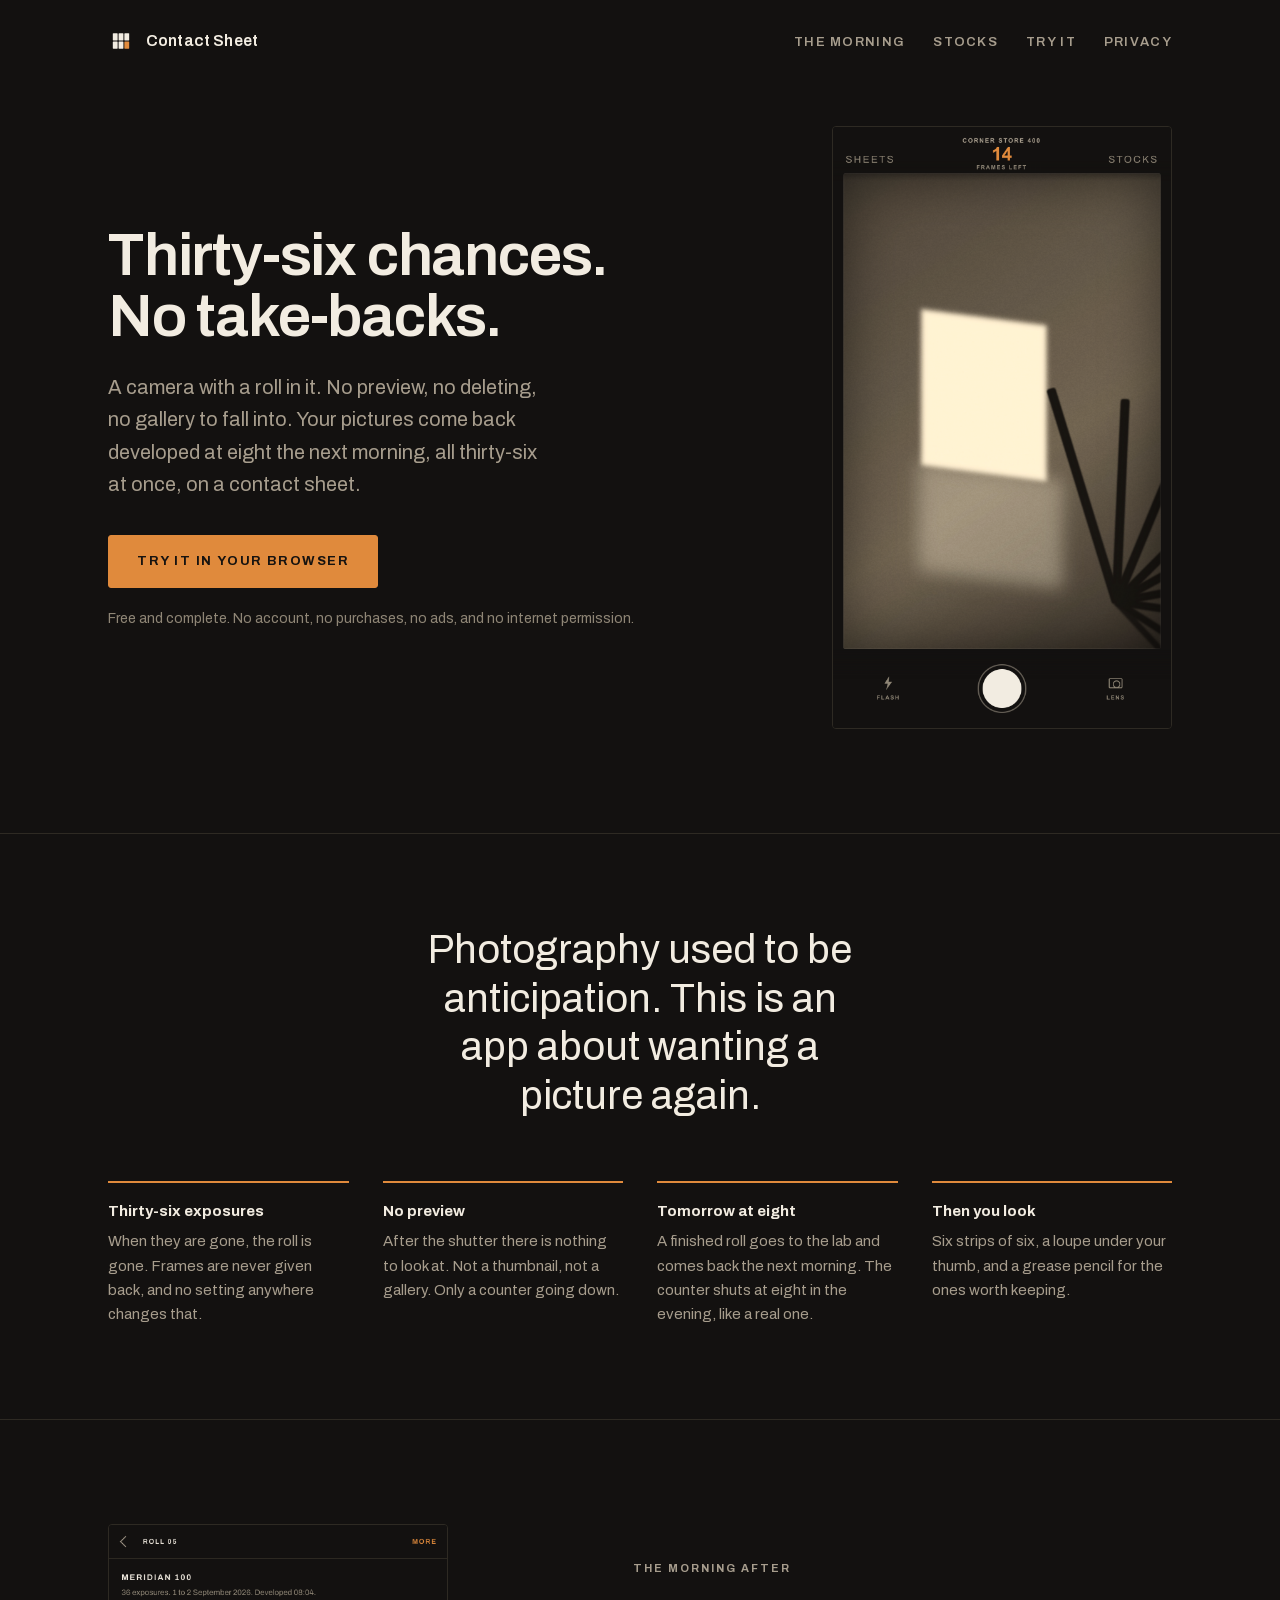
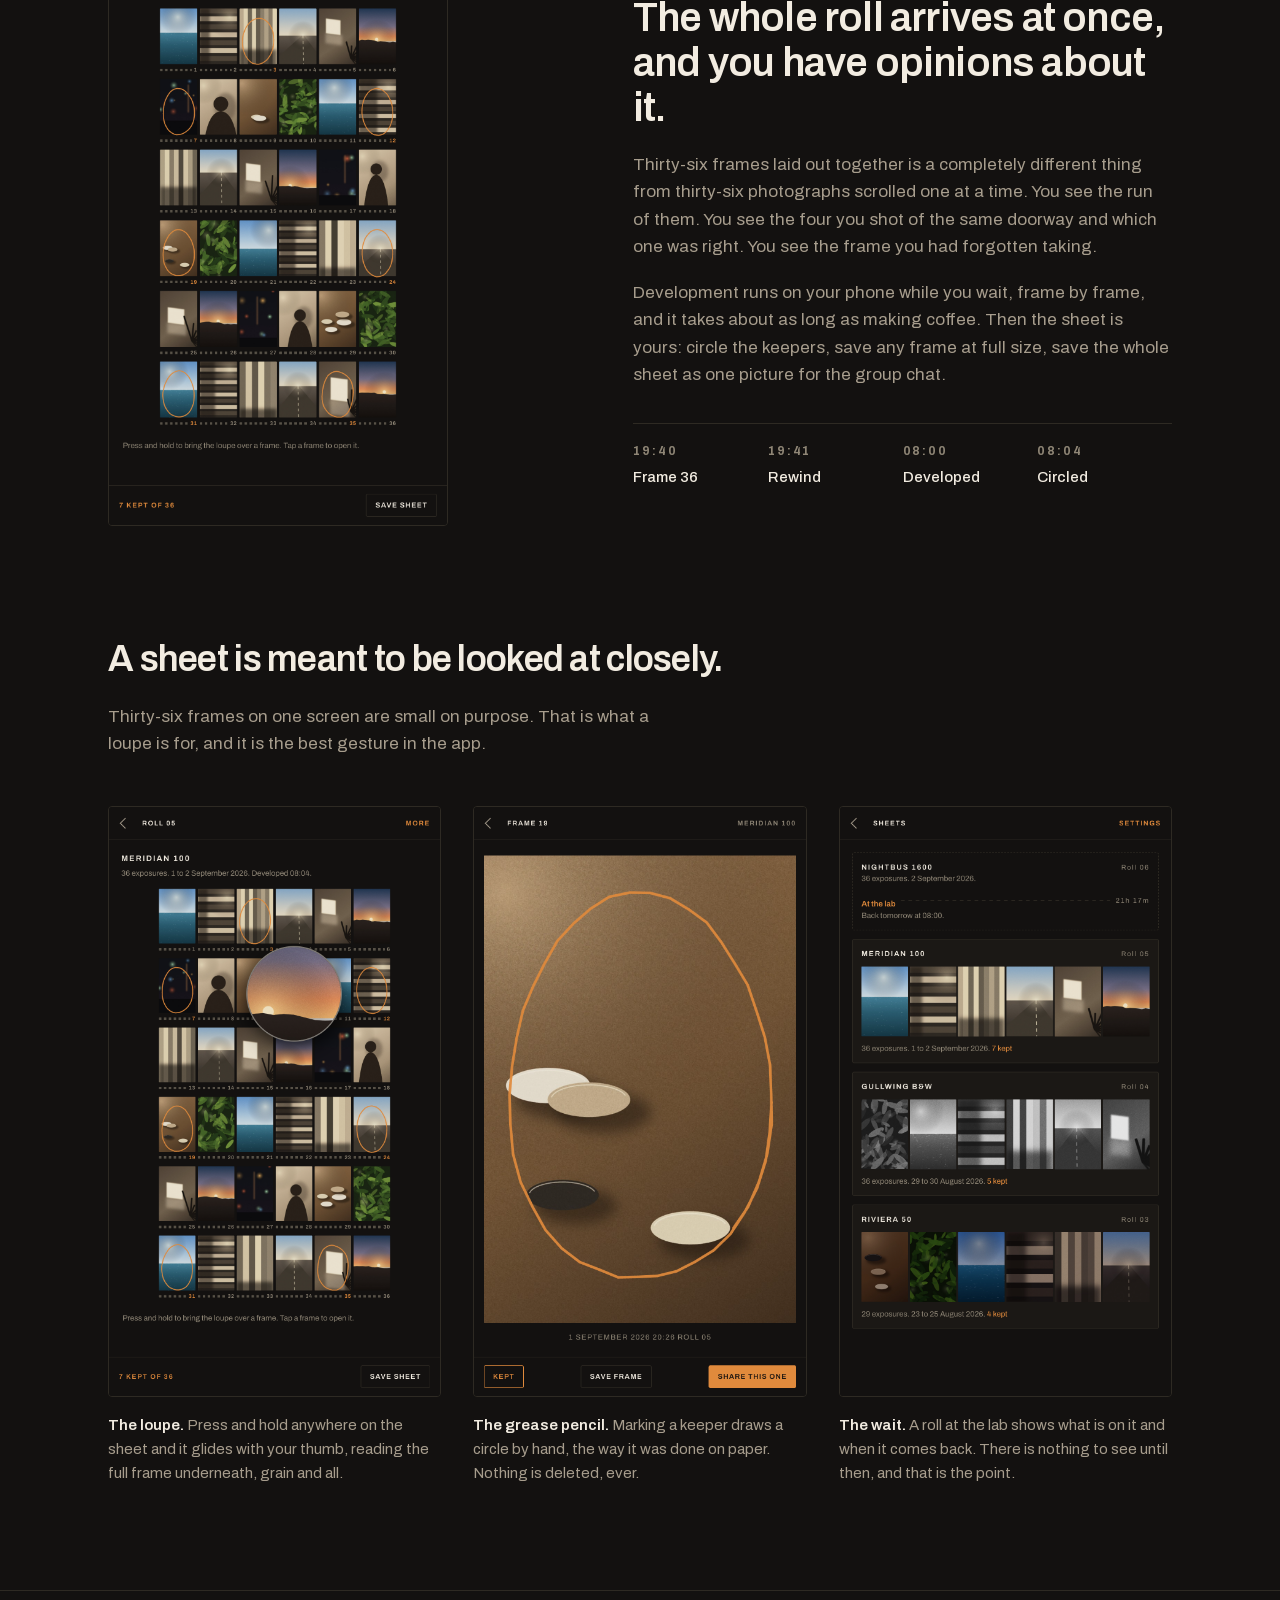
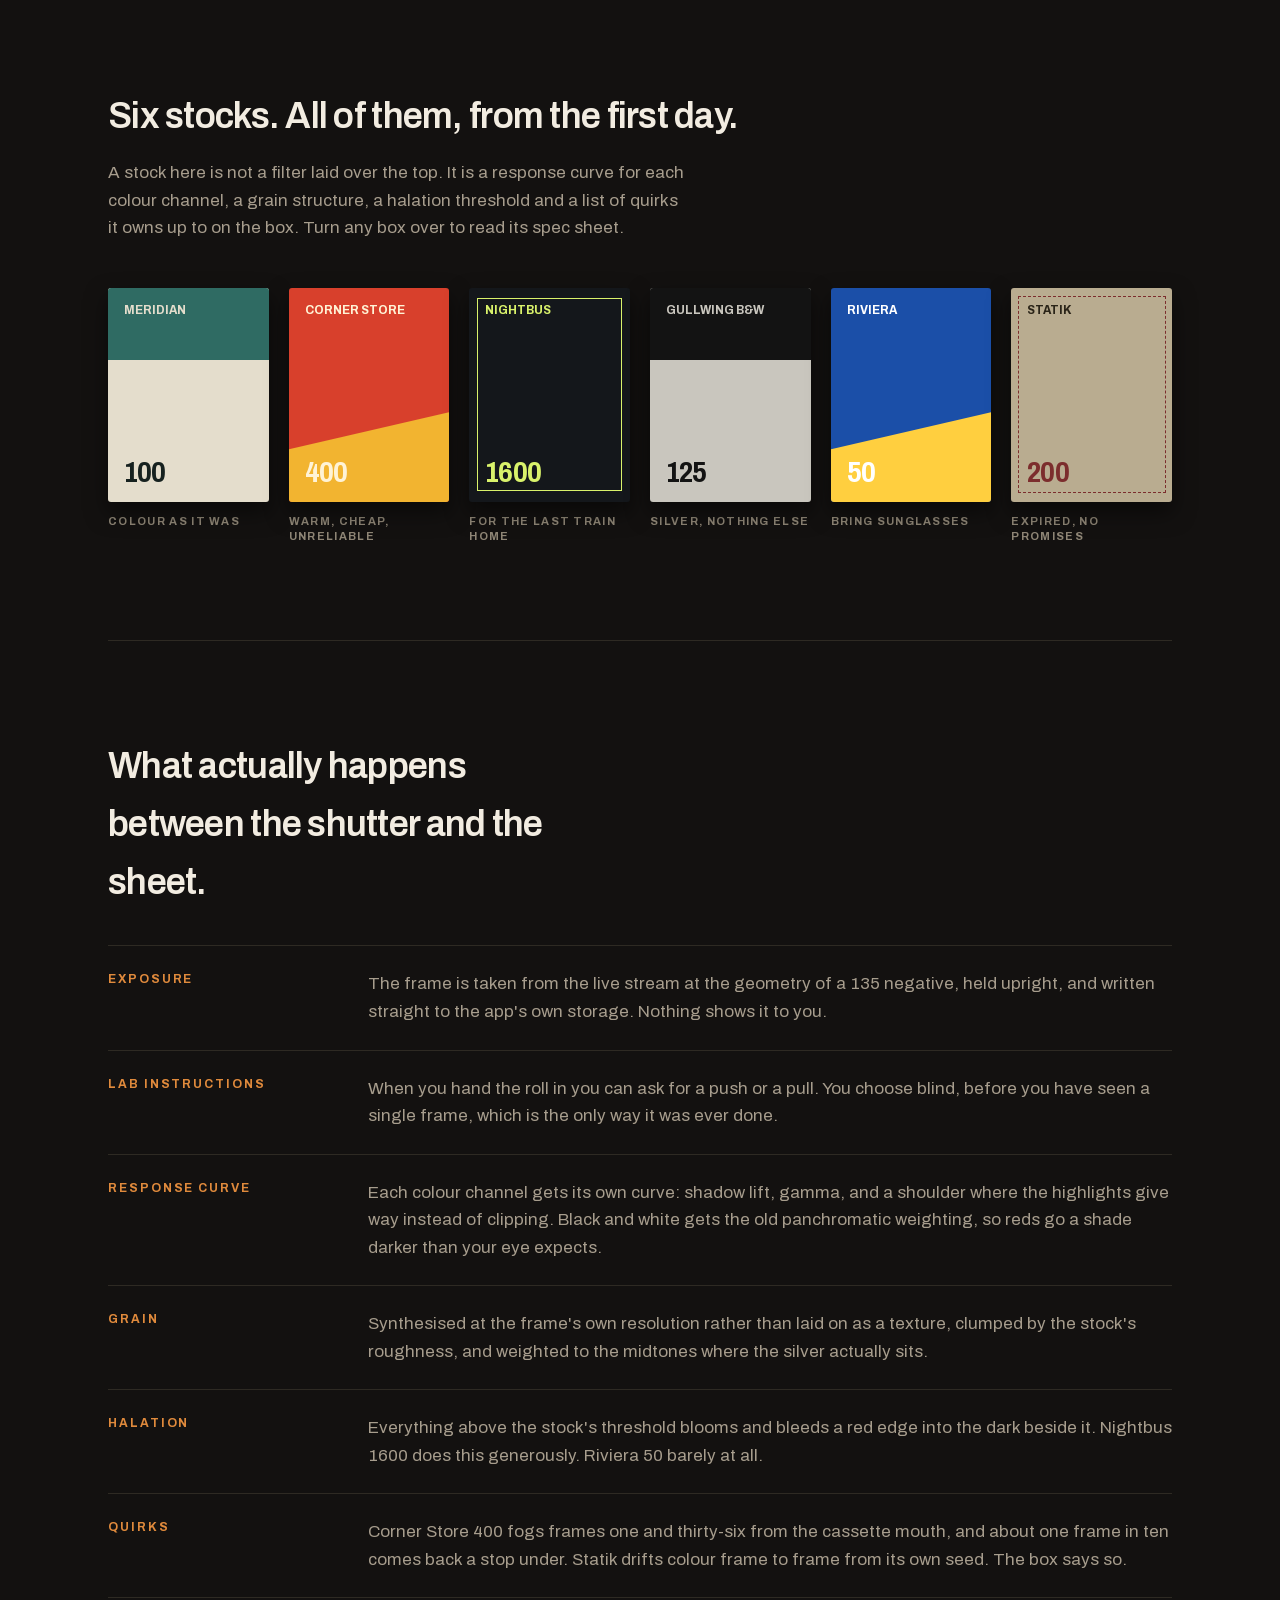
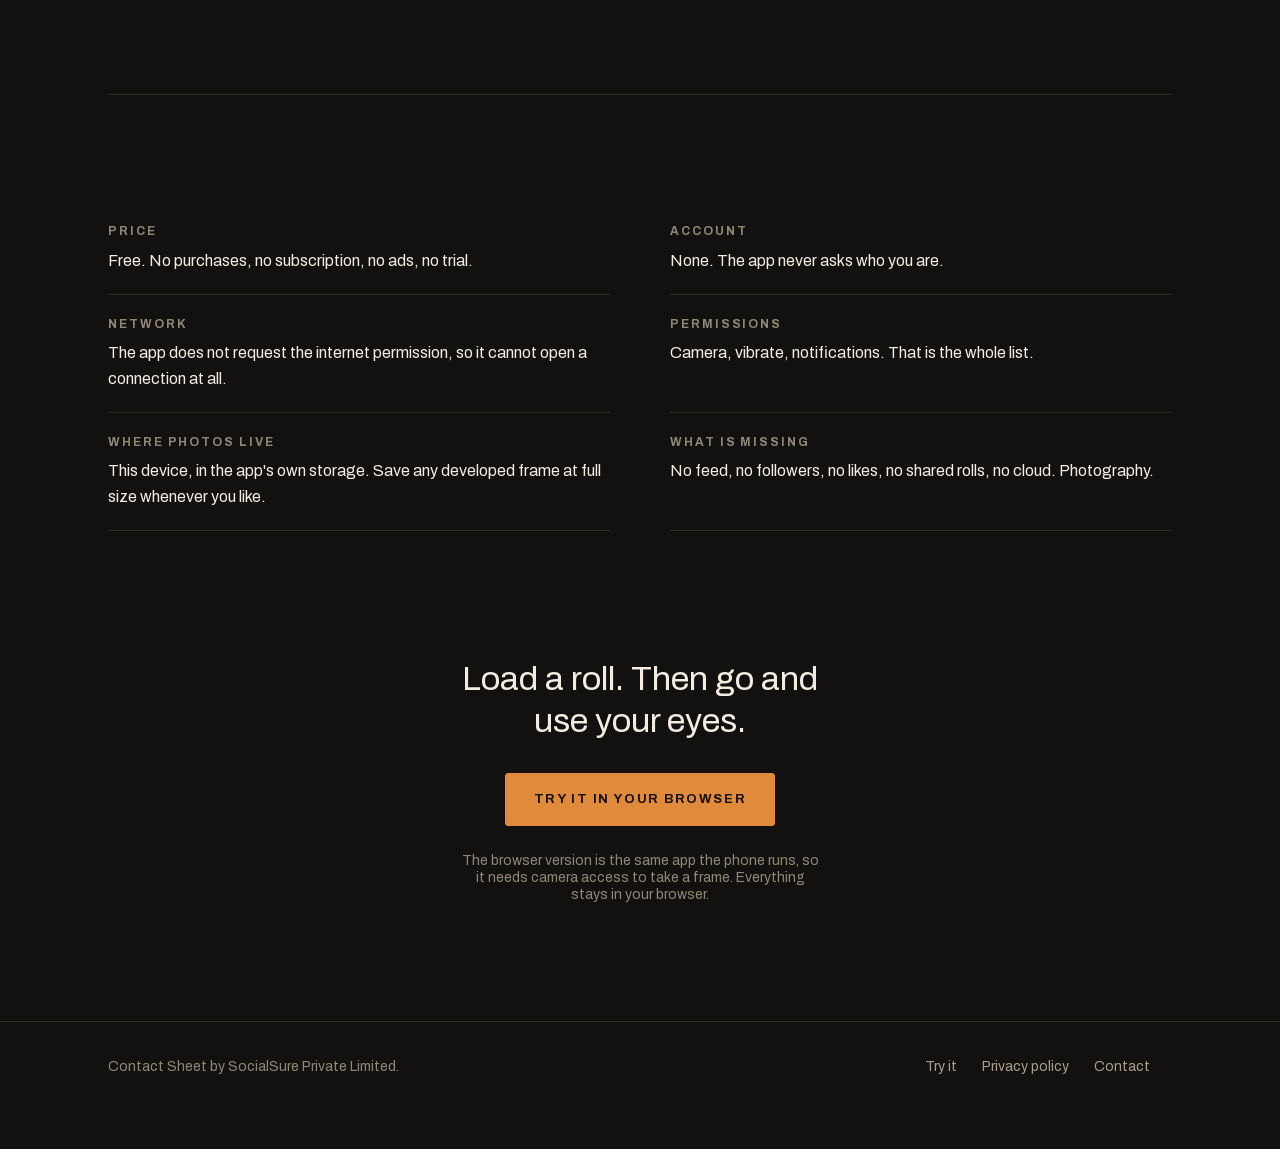
==== docs/index.html @ 75a736bc "A 36-exposure film camera with no preview and no retakes. Your roll develops tomorrow at 8am, and th" ====
<!doctype html>
<html lang="en">
<head>
<meta charset="utf-8">
<meta name="viewport" content="width=device-width, initial-scale=1">
<title>Contact Sheet. Thirty-six chances, no take-backs.</title>
<meta name="description" content="A camera app with 36 exposures, no preview, no deleting, and a roll that develops at eight the next morning. Six film stocks with real response curves, grain and halation, all computed on your phone. Free, offline, no account.">
<meta property="og:title" content="Contact Sheet. Thirty-six chances, no take-backs.">
<meta property="og:description" content="Thirty-six frames, no preview, and a contact sheet waiting for you in the morning.">
<meta property="og:type" content="website">
<meta property="og:image" content="shots/01-camera.png">
<link rel="icon" href="shots/icon.png">
<link rel="stylesheet" href="fonts/fonts.css">
<style>
  :root {
    --bg: #131110; --bg2: #1B1815; --fg: #F2ECE1; --fg2: #A79D8D; --fg3: #8F8676;
    --hair: #2E2A23; --accent: #E08A3C; --wash: rgba(224,138,60,.10);
    --sans: Archivo, "Helvetica Neue", Helvetica, Arial, sans-serif;
  }
  * { box-sizing: border-box; }
  html { scroll-behavior: smooth; }
  body { margin: 0; background: var(--bg); color: var(--fg); font-family: var(--sans);
         font-size: 17px; line-height: 1.62; -webkit-font-smoothing: antialiased;
         font-variant-numeric: tabular-nums; }
  .wrap { max-width: 1120px; margin: 0 auto; padding: 0 28px; }
  a { color: var(--accent); }
  img { display: block; max-width: 100%; }
  .shot { width: 100%; height: auto; border: 1px solid var(--hair); border-radius: 4px; }
  h1, h2, h3 { font-weight: 600; letter-spacing: -.02em; }
  .eyebrow { font-size: 11px; letter-spacing: .18em; text-transform: uppercase; font-weight: 700;
             color: var(--accent); margin: 0 0 16px; }
  .cta { display: inline-block; background: var(--accent); color: #171310; text-decoration: none;
         padding: 15px 28px; border-radius: 3px; font-size: 13px; font-weight: 700;
         letter-spacing: .12em; text-transform: uppercase; border: 1px solid var(--accent); }
  .cta:active { transform: translateY(1px); }
  .cta.line { background: transparent; color: var(--fg); border-color: var(--hair); }

  nav { display: flex; align-items: center; justify-content: space-between; height: 82px; }
  .mark { display: flex; align-items: center; gap: 12px; font-size: 16px; font-weight: 600;
          letter-spacing: .01em; }
  .mark svg { width: 26px; height: 26px; display: block; }
  nav .links a { color: var(--fg2); text-decoration: none; font-size: 13px; letter-spacing: .1em;
                 text-transform: uppercase; margin-left: 24px; font-weight: 600; }
  nav .links a:hover { color: var(--fg); }

  /* 1 hero: asymmetric split */
  .hero { display: grid; grid-template-columns: 1.16fr .84fr; gap: 64px; align-items: center;
          padding: 44px 0 104px; }
  .hero h1 { font-size: clamp(40px, 5.2vw, 60px); line-height: 1.02; margin: 0 0 24px; }
  .hero .sub { font-size: 20px; color: var(--fg2); margin: 0 0 34px; max-width: 36ch; }
  .hero .row { display: flex; gap: 14px; align-items: center; flex-wrap: wrap; }
  .hero .note { font-size: 14px; color: var(--fg3); margin: 20px 0 0; }
  .hero .shot { max-width: 340px; margin-left: auto; }

  /* 2 covenant: hairline band, four numbered rules across */
  .covenant { border-top: 1px solid var(--hair); border-bottom: 1px solid var(--hair); padding: 92px 0; }
  .covenant p.big { font-size: clamp(26px, 3.6vw, 40px); line-height: 1.22; margin: 0 auto 60px;
                    max-width: 20ch; text-align: center; }
  .rules { display: grid; grid-template-columns: repeat(4, 1fr); gap: 34px; }
  .rules div { border-top: 2px solid var(--accent); padding-top: 16px; }
  .rules b { display: block; font-size: 15px; margin-bottom: 6px; }
  .rules p { margin: 0; font-size: 15px; color: var(--fg2); }

  /* 3 morning: reversed split, screenshot leading */
  .morning { display: grid; grid-template-columns: .92fr 1.08fr; gap: 66px; align-items: center;
             padding: 104px 0; }
  .morning .shot { max-width: 340px; }
  .morning h2 { font-size: clamp(28px, 3.6vw, 40px); line-height: 1.12; margin: 0 0 20px; }
  .morning p { color: var(--fg2); margin: 0 0 18px; }
  .morning .clock { display: flex; gap: 0; margin-top: 34px; border-top: 1px solid var(--hair); }
  .morning .clock div { flex: 1; padding: 18px 16px 0 0; }
  .morning .clock span { display: block; font-size: 12px; letter-spacing: .16em; text-transform: uppercase;
                         color: var(--fg3); font-weight: 700; }
  .morning .clock b { display: block; font-size: 15px; font-weight: 500; margin-top: 4px; }

  /* 4 gallery: three up */
  .gallery { padding: 0 0 104px; }
  .gallery h2 { font-size: clamp(26px, 3.2vw, 36px); margin: 0 0 14px; }
  .gallery .lead { color: var(--fg2); max-width: 56ch; margin: 0 0 48px; }
  .strip { display: grid; grid-template-columns: repeat(3, 1fr); gap: 32px; align-items: start; }
  figure { margin: 0; }
  figcaption { color: var(--fg2); font-size: 15px; margin-top: 16px; }
  figcaption b { color: var(--fg); font-weight: 600; }

  /* 5 the shelf: boxes drawn the way the app draws them */
  .shelf-sec { border-top: 1px solid var(--hair); padding: 96px 0; }
  .shelf-sec h2 { font-size: clamp(26px, 3.2vw, 36px); margin: 0 0 14px; }
  .shelf-sec .lead { color: var(--fg2); max-width: 58ch; margin: 0 0 46px; }
  .boxes { display: grid; grid-template-columns: repeat(6, 1fr); gap: 20px; }
  .box { position: relative; aspect-ratio: 3 / 4; border-radius: 3px; overflow: hidden;
         background: var(--paper); color: var(--ink); padding: 10%;
         display: flex; flex-direction: column; justify-content: space-between;
         box-shadow: 0 10px 22px rgba(0,0,0,.5); font-stretch: 88%; }
  .box .n { font-size: 13px; font-weight: 700; line-height: 1.02; text-transform: uppercase; position: relative; z-index: 2; }
  .box .i { font-size: 30px; font-weight: 700; line-height: .85; letter-spacing: -.03em; position: relative; z-index: 2; font-stretch: 78%; }
  .box .band { position: absolute; z-index: 1; }
  .box.band .band { left: 0; right: 0; top: 0; height: 34%; background: var(--accentbox); }
  .box.band .n { color: var(--paper); }
  .box.split .band { left: -30%; right: -30%; bottom: -46%; height: 78%; background: var(--accentbox); transform: rotate(-13deg); }
  .box.plate .band { left: 5%; right: 5%; top: 5%; bottom: 5%; border: 1px solid var(--accentbox); }
  .box.plate .n, .box.plate .i { color: var(--accentbox); }
  .box.kraft .band { left: 4%; right: 4%; top: 4%; bottom: 4%; border: 1.5px dashed var(--accentbox); }
  .box.kraft .i { color: var(--accentbox); }
  .boxes figcaption { font-size: 11px; letter-spacing: .12em; text-transform: uppercase; margin-top: 12px;
                      color: var(--fg3); font-weight: 700; line-height: 1.35; }

  /* 6 pipeline: key and value rows, no cards */
  .pipeline { padding: 96px 0; border-top: 1px solid var(--hair); }
  .pipeline h2 { font-size: clamp(26px, 3.2vw, 36px); margin: 0 0 34px; max-width: 22ch; }
  .pipeline .row { display: grid; grid-template-columns: 14rem 1fr; gap: 36px; padding: 24px 0;
                   border-bottom: 1px solid var(--hair); align-items: start; }
  .pipeline .row:first-of-type { border-top: 1px solid var(--hair); }
  .pipeline .k { font-size: 12px; letter-spacing: .16em; text-transform: uppercase; color: var(--accent);
                 font-weight: 700; }
  .pipeline .v { margin: 0; color: var(--fg2); }

  /* 7 facts */
  .facts { padding: 90px 0; border-top: 1px solid var(--hair); }
  .factgrid { display: grid; grid-template-columns: repeat(2, 1fr); column-gap: 60px; }
  .factgrid div { padding: 20px 0; border-bottom: 1px solid var(--hair); }
  .factgrid dt { font-size: 12px; letter-spacing: .16em; text-transform: uppercase; color: var(--fg3);
                 font-weight: 700; margin-bottom: 6px; }
  .factgrid dd { margin: 0; font-size: 16px; }

  /* 8 close */
  .close { text-align: center; padding: 20px 0 118px; }
  .close p { font-size: clamp(24px, 3vw, 34px); max-width: 18ch; margin: 0 auto 32px; line-height: 1.22; }
  .close .small { font-size: 14px; color: var(--fg3); max-width: 46ch; margin: 26px auto 0; }

  footer { border-top: 1px solid var(--hair); padding: 34px 0 70px; color: var(--fg3); font-size: 14px; }
  footer .r { display: flex; justify-content: space-between; gap: 20px; flex-wrap: wrap; }
  footer a { color: var(--fg2); text-decoration: none; margin-right: 22px; }
  footer a:hover { color: var(--fg); }

  .reveal { opacity: 0; transform: translateY(12px); transition: opacity .55s ease, transform .55s ease; }
  .reveal.in { opacity: 1; transform: none; }
  @media (prefers-reduced-motion: reduce) {
    html { scroll-behavior: auto; }
    .reveal { opacity: 1; transform: none; transition: none; }
  }
  @media (max-width: 940px) {
    .hero, .morning { grid-template-columns: 1fr; gap: 44px; }
    .hero .shot, .morning .shot { max-width: 300px; margin: 0 auto; }
    .rules, .strip { grid-template-columns: 1fr; gap: 30px; }
    .strip { max-width: 330px; margin: 0 auto; gap: 44px; }
    .boxes { grid-template-columns: repeat(3, 1fr); gap: 16px; }
    .pipeline .row, .factgrid { grid-template-columns: 1fr; gap: 8px; }
    .covenant, .morning, .pipeline, .facts, .shelf-sec { padding: 72px 0; }
    nav .links a { margin-left: 16px; font-size: 12px; }
  }
</style>
</head>
<body>

<div class="wrap">
  <nav>
    <span class="mark">
      <svg viewBox="0 0 108 108" aria-hidden="true">
        <rect x="20" y="22" width="20" height="30" rx="2" fill="currentColor"/>
        <rect x="44" y="22" width="20" height="30" rx="2" fill="currentColor"/>
        <rect x="68" y="22" width="20" height="30" rx="2" fill="currentColor"/>
        <rect x="20" y="56" width="20" height="30" rx="2" fill="currentColor"/>
        <rect x="44" y="56" width="20" height="30" rx="2" fill="currentColor"/>
        <rect x="68" y="56" width="20" height="30" rx="2" fill="#E08A3C"/>
      </svg>
      Contact Sheet
    </span>
    <span class="links">
      <a href="#morning">The morning</a>
      <a href="#stocks">Stocks</a>
      <a href="play/">Try it</a>
      <a href="privacy-policy.html">Privacy</a>
    </span>
  </nav>

  <header class="hero">
    <div>
      <h1>Thirty-six chances.<br>No take-backs.</h1>
      <p class="sub">A camera with a roll in it. No preview, no deleting, no gallery to fall into. Your
        pictures come back developed at eight the next morning, all thirty-six at once, on a contact sheet.</p>
      <div class="row">
        <a class="cta" href="play/">Try it in your browser</a>
      </div>
      <p class="note">Free and complete. No account, no purchases, no ads, and no internet permission.</p>
    </div>
    <img class="shot" src="shots/01-camera.png" alt="The camera screen: a viewfinder with the film stock and fourteen frames left printed above it.">
  </header>
</div>

<section class="covenant">
  <div class="wrap">
    <p class="big">Photography used to be anticipation. This is an app about wanting a picture again.</p>
    <div class="rules">
      <div><b>Thirty-six exposures</b><p>When they are gone, the roll is gone. Frames are never given back, and no setting anywhere changes that.</p></div>
      <div><b>No preview</b><p>After the shutter there is nothing to look at. Not a thumbnail, not a gallery. Only a counter going down.</p></div>
      <div><b>Tomorrow at eight</b><p>A finished roll goes to the lab and comes back the next morning. The counter shuts at eight in the evening, like a real one.</p></div>
      <div><b>Then you look</b><p>Six strips of six, a loupe under your thumb, and a grease pencil for the ones worth keeping.</p></div>
    </div>
  </div>
</section>

<div class="wrap">
  <section class="morning" id="morning">
    <img class="shot" src="shots/02-sheet.png" alt="A developed contact sheet: thirty-six frames in six strips with frame numbers, several circled in orange.">
    <div>
      <p class="eyebrow">The morning after</p>
      <h2>The whole roll arrives at once, and you have opinions about it.</h2>
      <p>Thirty-six frames laid out together is a completely different thing from thirty-six photographs
        scrolled one at a time. You see the run of them. You see the four you shot of the same doorway and
        which one was right. You see the frame you had forgotten taking.</p>
      <p>Development runs on your phone while you wait, frame by frame, and it takes about as long as
        making coffee. Then the sheet is yours: circle the keepers, save any frame at full size, save the
        whole sheet as one picture for the group chat.</p>
      <div class="clock">
        <div><span>19:40</span><b>Frame 36</b></div>
        <div><span>19:41</span><b>Rewind</b></div>
        <div><span>08:00</span><b>Developed</b></div>
        <div><span>08:04</span><b>Circled</b></div>
      </div>
    </div>
  </section>

  <section class="gallery">
    <h2>A sheet is meant to be looked at closely.</h2>
    <p class="lead">Thirty-six frames on one screen are small on purpose. That is what a loupe is for, and
      it is the best gesture in the app.</p>
    <div class="strip">
      <figure>
        <img class="shot" src="shots/03-loupe.png" alt="A round magnifier hovering over one frame of the contact sheet, showing its grain.">
        <figcaption><b>The loupe.</b> Press and hold anywhere on the sheet and it glides with your thumb, reading the full frame underneath, grain and all.</figcaption>
      </figure>
      <figure>
        <img class="shot" src="shots/04-frame.png" alt="One frame open full screen with a hand drawn orange circle marking it as a keeper.">
        <figcaption><b>The grease pencil.</b> Marking a keeper draws a circle by hand, the way it was done on paper. Nothing is deleted, ever.</figcaption>
      </figure>
      <figure>
        <img class="shot" src="shots/06-lab.png" alt="The archive of sheets, with one roll still at the lab and a countdown to the morning.">
        <figcaption><b>The wait.</b> A roll at the lab shows what is on it and when it comes back. There is nothing to see until then, and that is the point.</figcaption>
      </figure>
    </div>
  </section>
</div>

<section class="shelf-sec" id="stocks">
  <div class="wrap">
    <h2>Six stocks. All of them, from the first day.</h2>
    <p class="lead">A stock here is not a filter laid over the top. It is a response curve for each colour
      channel, a grain structure, a halation threshold and a list of quirks it owns up to on the box. Turn
      any box over to read its spec sheet.</p>
    <div class="boxes">
      <figure>
        <div class="box band" style="--paper:#E4DDCC;--ink:#16211F;--accentbox:#2F6B63">
          <div class="band"></div><div class="n">Meridian</div><div class="i">100</div></div>
        <figcaption>Colour as it was</figcaption>
      </figure>
      <figure>
        <div class="box split" style="--paper:#D8402C;--ink:#FFF3D6;--accentbox:#F2B430">
          <div class="band"></div><div class="n">Corner Store</div><div class="i">400</div></div>
        <figcaption>Warm, cheap, unreliable</figcaption>
      </figure>
      <figure>
        <div class="box plate" style="--paper:#14171B;--ink:#D9F26B;--accentbox:#D9F26B">
          <div class="band"></div><div class="n">Nightbus</div><div class="i">1600</div></div>
        <figcaption>For the last train home</figcaption>
      </figure>
      <figure>
        <div class="box band" style="--paper:#C9C6BE;--ink:#131313;--accentbox:#131313">
          <div class="band"></div><div class="n">Gullwing B&amp;W</div><div class="i">125</div></div>
        <figcaption>Silver, nothing else</figcaption>
      </figure>
      <figure>
        <div class="box split" style="--paper:#1B4FA8;--ink:#FFFFFF;--accentbox:#FFCF3F">
          <div class="band"></div><div class="n">Riviera</div><div class="i">50</div></div>
        <figcaption>Bring sunglasses</figcaption>
      </figure>
      <figure>
        <div class="box kraft" style="--paper:#B9AC90;--ink:#2A2418;--accentbox:#7C2D2D">
          <div class="band"></div><div class="n">Statik</div><div class="i">200</div></div>
        <figcaption>Expired, no promises</figcaption>
      </figure>
    </div>
  </div>
</section>

<div class="wrap">
  <section class="pipeline">
    <h2>What actually happens between the shutter and the sheet.</h2>
    <div class="row"><span class="k">Exposure</span><p class="v">The frame is taken from the live stream at the geometry of a 135 negative, held upright, and written straight to the app's own storage. Nothing shows it to you.</p></div>
    <div class="row"><span class="k">Lab instructions</span><p class="v">When you hand the roll in you can ask for a push or a pull. You choose blind, before you have seen a single frame, which is the only way it was ever done.</p></div>
    <div class="row"><span class="k">Response curve</span><p class="v">Each colour channel gets its own curve: shadow lift, gamma, and a shoulder where the highlights give way instead of clipping. Black and white gets the old panchromatic weighting, so reds go a shade darker than your eye expects.</p></div>
    <div class="row"><span class="k">Grain</span><p class="v">Synthesised at the frame's own resolution rather than laid on as a texture, clumped by the stock's roughness, and weighted to the midtones where the silver actually sits.</p></div>
    <div class="row"><span class="k">Halation</span><p class="v">Everything above the stock's threshold blooms and bleeds a red edge into the dark beside it. Nightbus 1600 does this generously. Riviera 50 barely at all.</p></div>
    <div class="row"><span class="k">Quirks</span><p class="v">Corner Store 400 fogs frames one and thirty-six from the cassette mouth, and about one frame in ten comes back a stop under. Statik drifts colour frame to frame from its own seed. The box says so.</p></div>
  </section>

  <section class="facts">
    <dl class="factgrid">
      <div><dt>Price</dt><dd>Free. No purchases, no subscription, no ads, no trial.</dd></div>
      <div><dt>Account</dt><dd>None. The app never asks who you are.</dd></div>
      <div><dt>Network</dt><dd>The app does not request the internet permission, so it cannot open a connection at all.</dd></div>
      <div><dt>Permissions</dt><dd>Camera, vibrate, notifications. That is the whole list.</dd></div>
      <div><dt>Where photos live</dt><dd>This device, in the app's own storage. Save any developed frame at full size whenever you like.</dd></div>
      <div><dt>What is missing</dt><dd>No feed, no followers, no likes, no shared rolls, no cloud. Photography.</dd></div>
    </dl>
  </section>

  <section class="close">
    <p>Load a roll. Then go and use your eyes.</p>
    <a class="cta" href="play/">Try it in your browser</a>
    <p class="small">The browser version is the same app the phone runs, so it needs camera access to take
      a frame. Everything stays in your browser.</p>
  </section>
</div>

<footer>
  <div class="wrap r">
    <span>Contact Sheet by SocialSure Private Limited.</span>
    <span>
      <a href="play/">Try it</a>
      <a href="privacy-policy.html">Privacy policy</a>
      <a href="mailto:shayanm2002@gmail.com">Contact</a>
    </span>
  </div>
</footer>

<script>
  const io = new IntersectionObserver(es => es.forEach(e => { if (e.isIntersecting) { e.target.classList.add('in'); io.unobserve(e.target); } }), { threshold: 0.12 });
  document.querySelectorAll('section, figure, .hero > *').forEach(el => { el.classList.add('reveal'); io.observe(el); });
</script>
</body>
</html>
---- docs/fonts/fonts.css ----
/* vietnamese */
@font-face {
  font-family: 'Archivo';
  font-style: normal;
  font-weight: 400 700;
  font-stretch: 75% 112%;
  font-display: swap;
  src: url(k3kQo8UDI-1M0wlSfdboLmvDIaK18A.woff2) format('woff2');
  unicode-range: U+0102-0103, U+0110-0111, U+0128-0129, U+0168-0169, U+01A0-01A1, U+01AF-01B0, U+0300-0301, U+0303-0304, U+0308-0309, U+0323, U+0329, U+1EA0-1EF9, U+20AB;
}
/* latin-ext */
@font-face {
  font-family: 'Archivo';
  font-style: normal;
  font-weight: 400 700;
  font-stretch: 75% 112%;
  font-display: swap;
  src: url(k3kQo8UDI-1M0wlSfdfoLmvDIaK18A.woff2) format('woff2');
  unicode-range: U+0100-02BA, U+02BD-02C5, U+02C7-02CC, U+02CE-02D7, U+02DD-02FF, U+0304, U+0308, U+0329, U+1D00-1DBF, U+1E00-1E9F, U+1EF2-1EFF, U+2020, U+20A0-20AB, U+20AD-20C0, U+2113, U+2C60-2C7F, U+A720-A7FF;
}
/* latin */
@font-face {
  font-family: 'Archivo';
  font-style: normal;
  font-weight: 400 700;
  font-stretch: 75% 112%;
  font-display: swap;
  src: url(k3kQo8UDI-1M0wlSfdnoLmvDIaI.woff2) format('woff2');
  unicode-range: U+0000-00FF, U+0131, U+0152-0153, U+02BB-02BC, U+02C6, U+02DA, U+02DC, U+0304, U+0308, U+0329, U+2000-206F, U+20AC, U+2122, U+2191, U+2193, U+2212, U+2215, U+FEFF, U+FFFD;
}
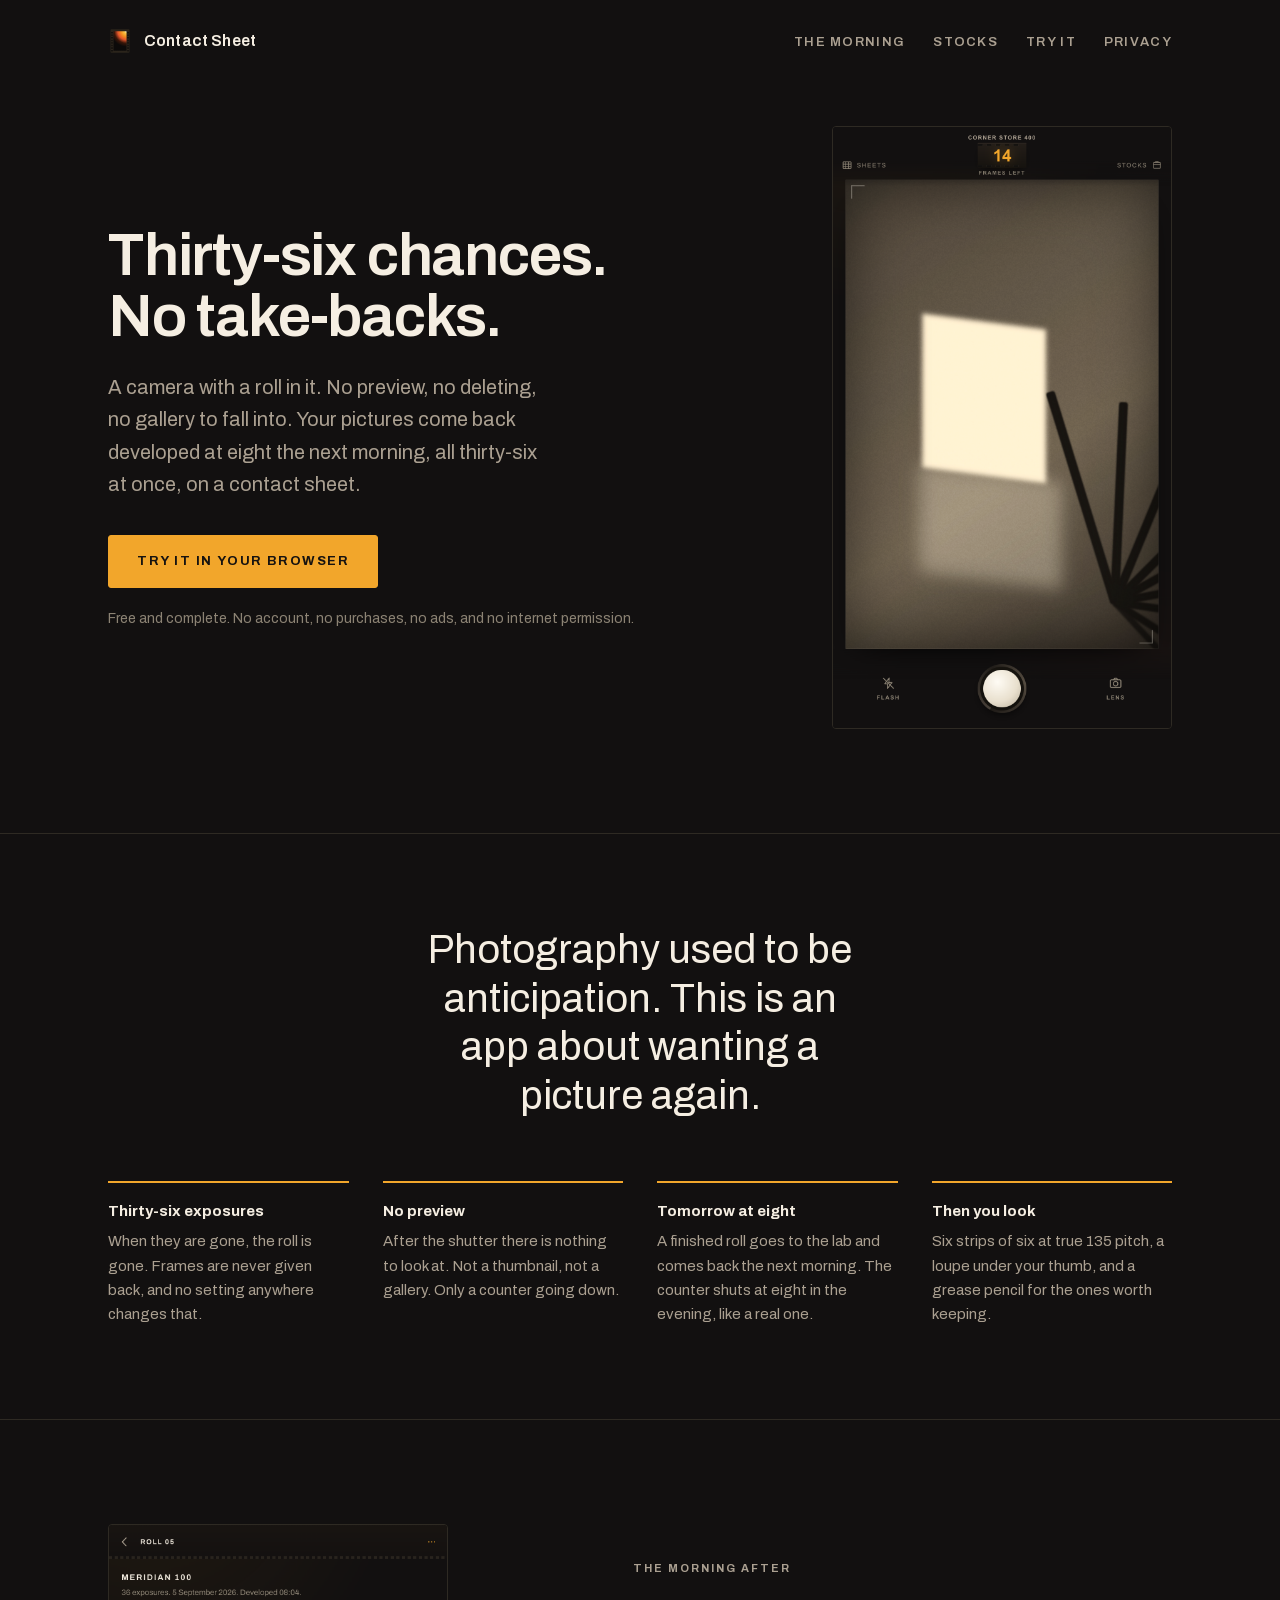
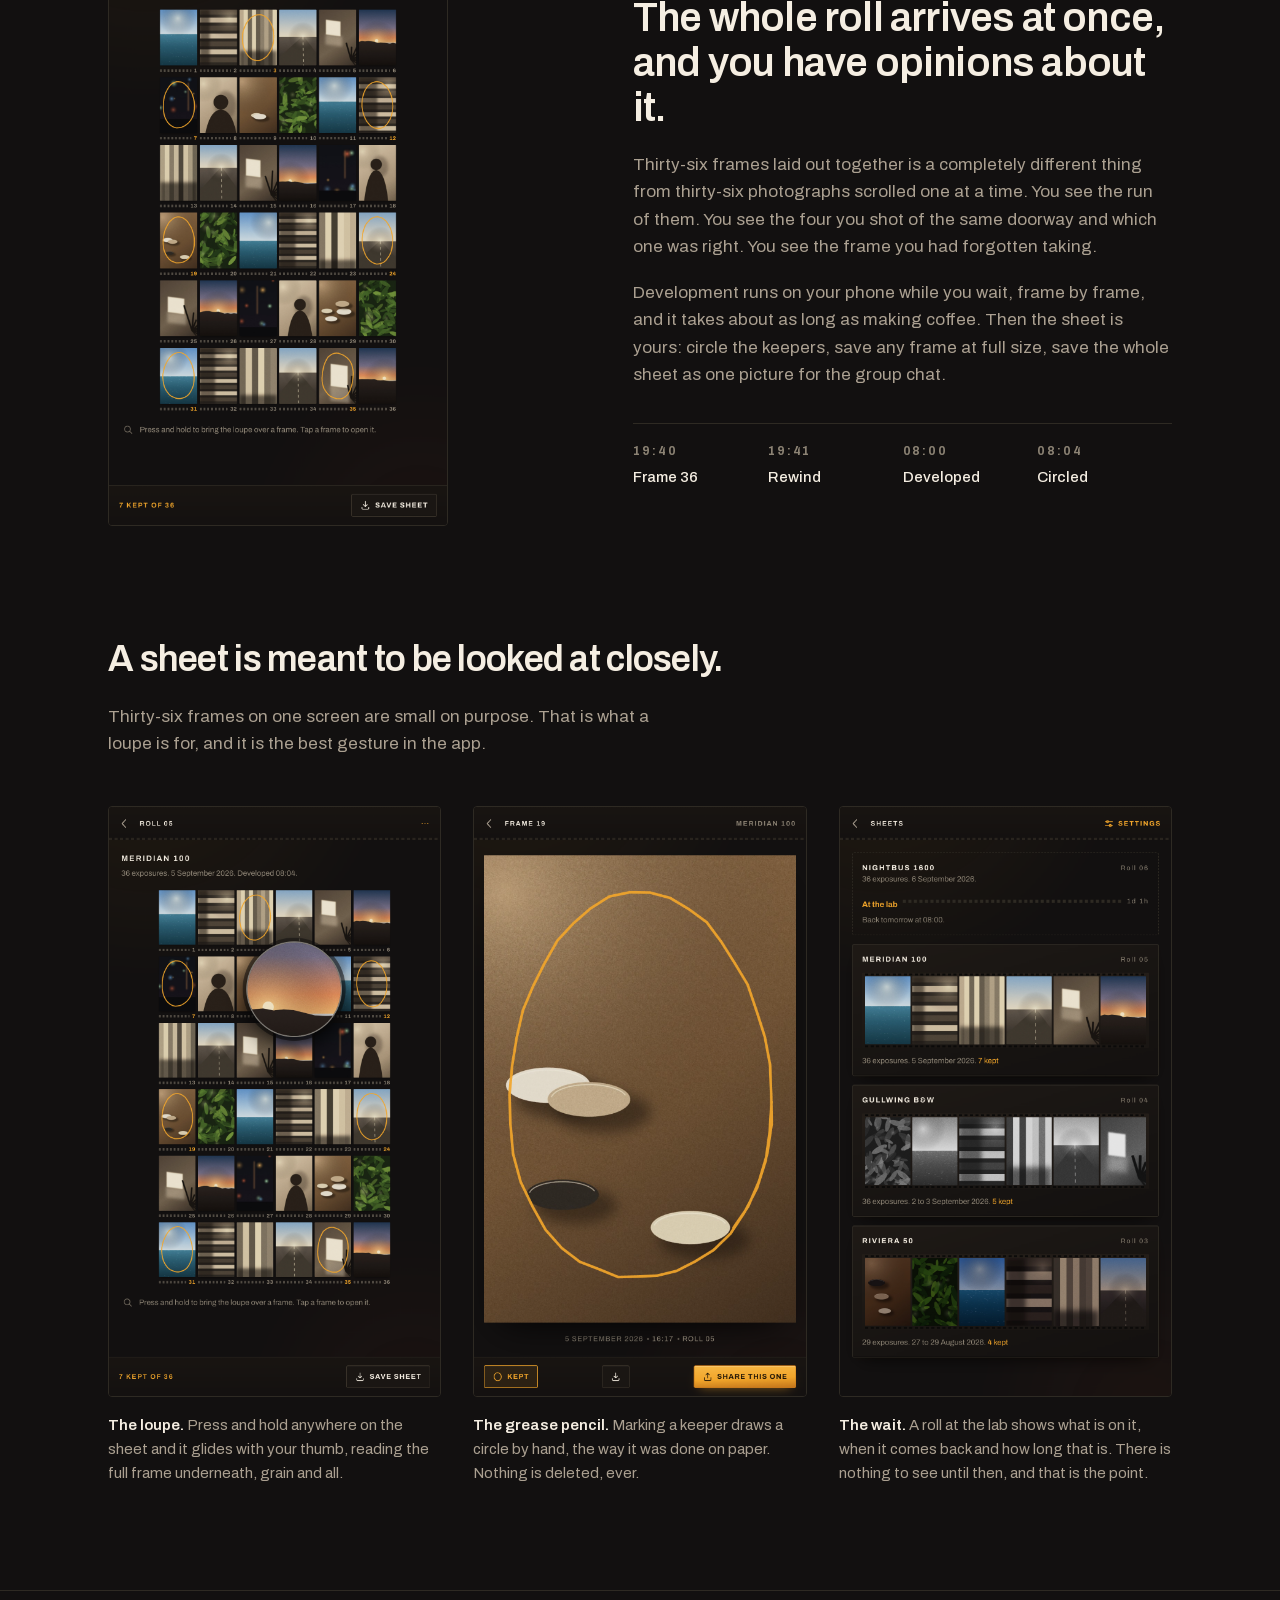
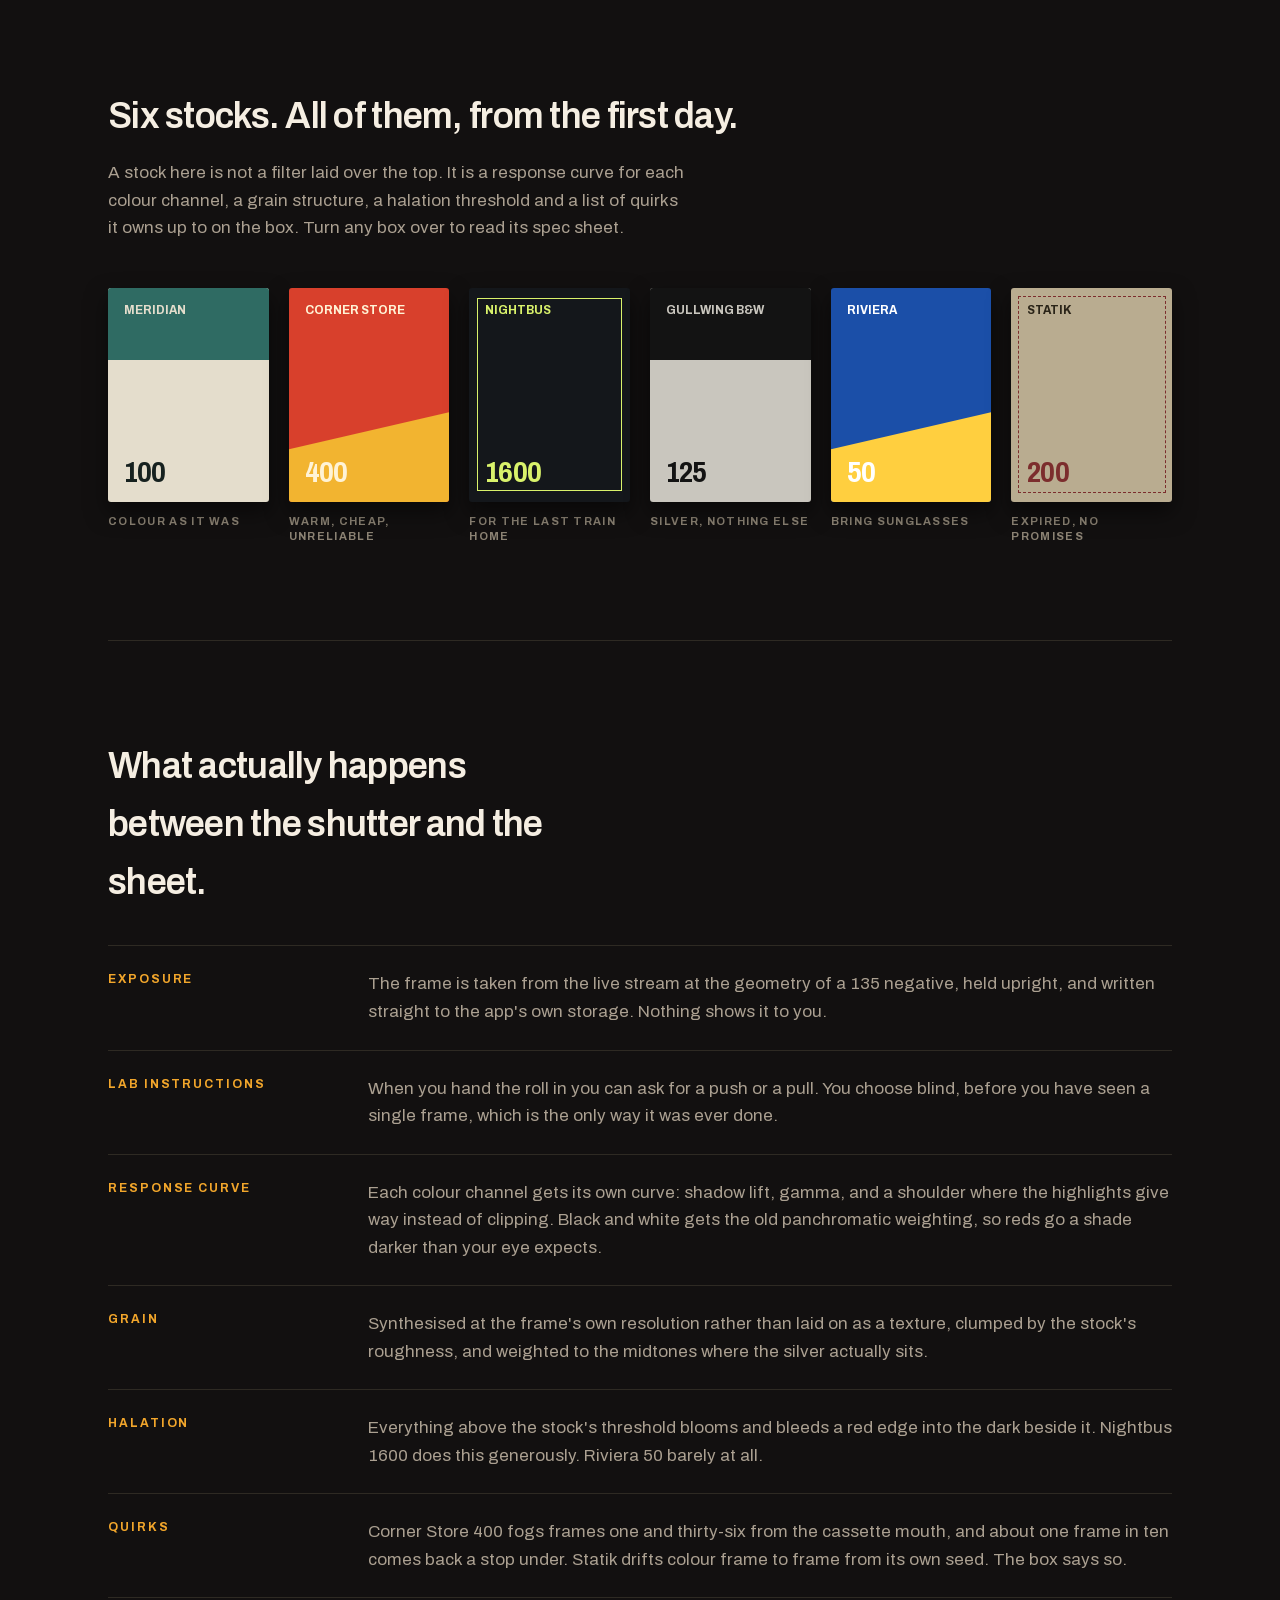
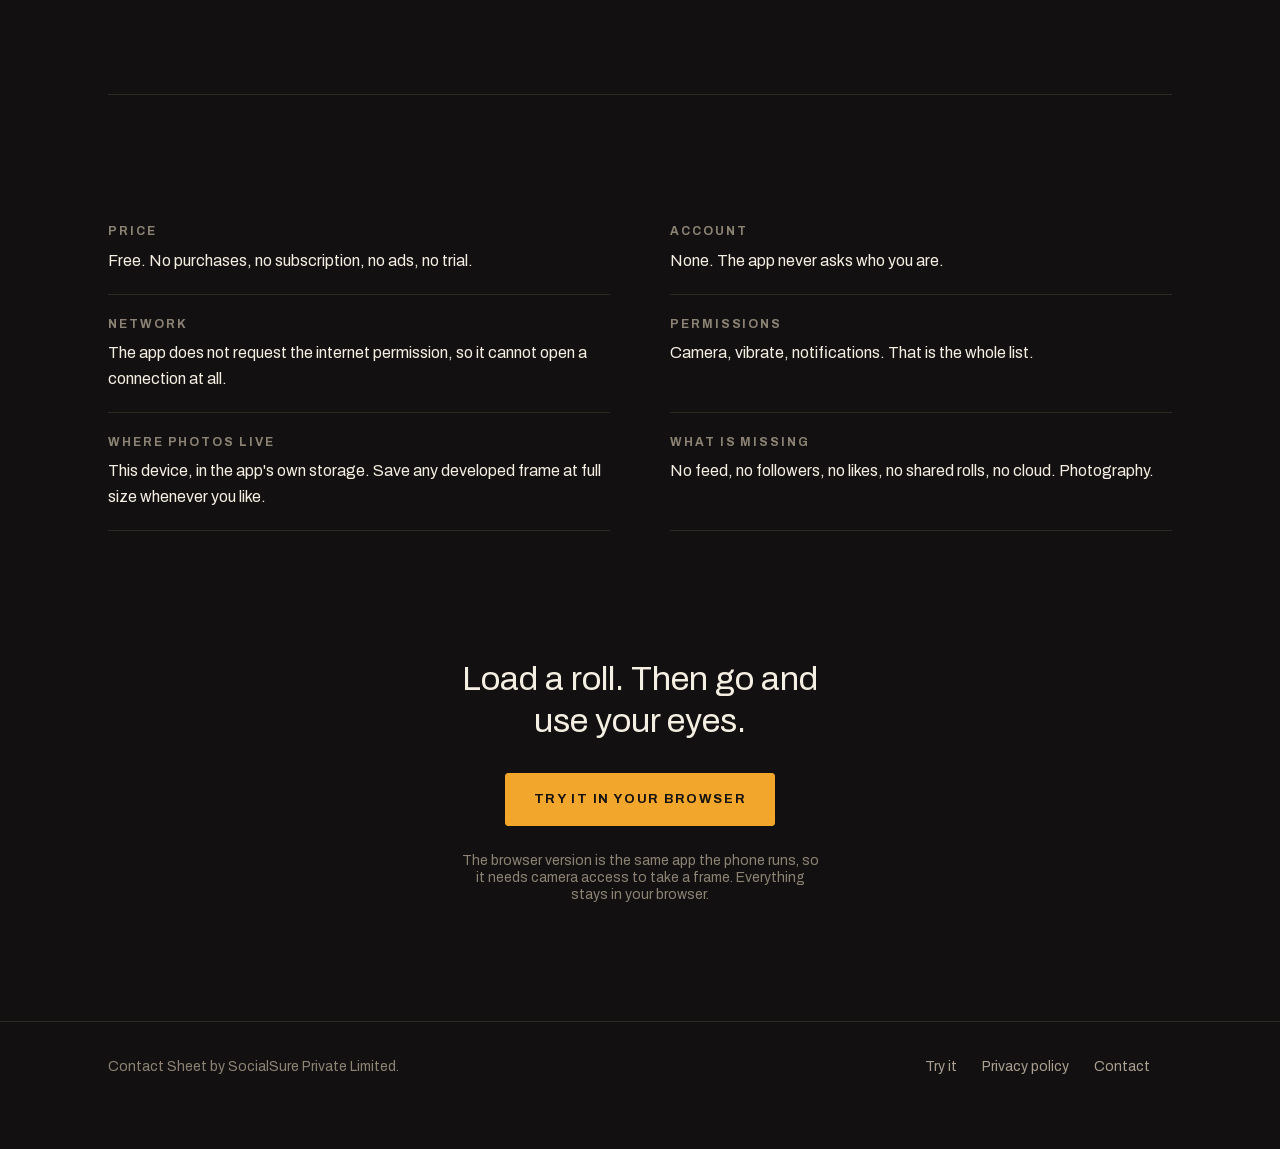
==== commit 3134563b: "1.0.1: Back always leaves the app, unshot frames print as clear film, and a new film-edge identity f" ====
--- a/docs/index.html
+++ b/docs/index.html
@@ -13,8 +13,8 @@
 <link rel="stylesheet" href="fonts/fonts.css">
 <style>
   :root {
-    --bg: #131110; --bg2: #1B1815; --fg: #F2ECE1; --fg2: #A79D8D; --fg3: #8F8676;
-    --hair: #2E2A23; --accent: #E08A3C; --wash: rgba(224,138,60,.10);
+    --bg: #121010; --bg2: #1A1613; --fg: #F5EEE2; --fg2: #ABA091; --fg3: #8C8374;
+    --hair: #2E2A23; --leak: #E4552B; --accent: #F2A62B; --wash: rgba(242,166,43,.10);
     --sans: Archivo, "Helvetica Neue", Helvetica, Arial, sans-serif;
   }
   * { box-sizing: border-box; }
@@ -38,7 +38,7 @@
   nav { display: flex; align-items: center; justify-content: space-between; height: 82px; }
   .mark { display: flex; align-items: center; gap: 12px; font-size: 16px; font-weight: 600;
           letter-spacing: .01em; }
-  .mark svg { width: 26px; height: 26px; display: block; }
+  .mark svg { width: 24px; height: 28px; display: block; }
   nav .links a { color: var(--fg2); text-decoration: none; font-size: 13px; letter-spacing: .1em;
                  text-transform: uppercase; margin-left: 24px; font-weight: 600; }
   nav .links a:hover { color: var(--fg); }
@@ -155,13 +155,26 @@
 <div class="wrap">
   <nav>
     <span class="mark">
-      <svg viewBox="0 0 108 108" aria-hidden="true">
-        <rect x="20" y="22" width="20" height="30" rx="2" fill="currentColor"/>
-        <rect x="44" y="22" width="20" height="30" rx="2" fill="currentColor"/>
-        <rect x="68" y="22" width="20" height="30" rx="2" fill="currentColor"/>
-        <rect x="20" y="56" width="20" height="30" rx="2" fill="currentColor"/>
-        <rect x="44" y="56" width="20" height="30" rx="2" fill="currentColor"/>
-        <rect x="68" y="56" width="20" height="30" rx="2" fill="#E08A3C"/>
+      <svg viewBox="30 26 48 56" aria-hidden="true">
+        <defs>
+          <radialGradient id="navleak" gradientUnits="userSpaceOnUse" cx="67" cy="34.3" r="31">
+            <stop offset="0" stop-color="#FFFDF4"/><stop offset="0.14" stop-color="#FBC748"/>
+            <stop offset="0.36" stop-color="#F4901F"/><stop offset="0.56" stop-color="#E4552B"/>
+            <stop offset="0.78" stop-color="#3A1709"/><stop offset="1" stop-color="#0C0A09"/>
+          </radialGradient>
+        </defs>
+        <rect x="35" y="30.5" width="38" height="47" rx="1.5" fill="#2B241B"/>
+        <rect x="40.97" y="34.3" width="26.06" height="39.4" rx="0.8" fill="url(#navleak)"/>
+        <g fill="#0A0908">
+          <rect x="36.92" y="35.8" width="2.15" height="3.03" rx="0.5"/><rect x="36.92" y="40.95" width="2.15" height="3.03" rx="0.5"/>
+          <rect x="36.92" y="46.11" width="2.15" height="3.03" rx="0.5"/><rect x="36.92" y="51.27" width="2.15" height="3.03" rx="0.5"/>
+          <rect x="36.92" y="56.42" width="2.15" height="3.03" rx="0.5"/><rect x="36.92" y="61.58" width="2.15" height="3.03" rx="0.5"/>
+          <rect x="36.92" y="66.73" width="2.15" height="3.03" rx="0.5"/><rect x="36.92" y="71.89" width="2.15" height="3.03" rx="0.5"/>
+          <rect x="68.94" y="35.8" width="2.15" height="3.03" rx="0.5"/><rect x="68.94" y="40.95" width="2.15" height="3.03" rx="0.5"/>
+          <rect x="68.94" y="46.11" width="2.15" height="3.03" rx="0.5"/><rect x="68.94" y="51.27" width="2.15" height="3.03" rx="0.5"/>
+          <rect x="68.94" y="56.42" width="2.15" height="3.03" rx="0.5"/><rect x="68.94" y="61.58" width="2.15" height="3.03" rx="0.5"/>
+          <rect x="68.94" y="66.73" width="2.15" height="3.03" rx="0.5"/><rect x="68.94" y="71.89" width="2.15" height="3.03" rx="0.5"/>
+        </g>
       </svg>
       Contact Sheet
     </span>
@@ -194,7 +207,7 @@
       <div><b>Thirty-six exposures</b><p>When they are gone, the roll is gone. Frames are never given back, and no setting anywhere changes that.</p></div>
       <div><b>No preview</b><p>After the shutter there is nothing to look at. Not a thumbnail, not a gallery. Only a counter going down.</p></div>
       <div><b>Tomorrow at eight</b><p>A finished roll goes to the lab and comes back the next morning. The counter shuts at eight in the evening, like a real one.</p></div>
-      <div><b>Then you look</b><p>Six strips of six, a loupe under your thumb, and a grease pencil for the ones worth keeping.</p></div>
+      <div><b>Then you look</b><p>Six strips of six at true 135 pitch, a loupe under your thumb, and a grease pencil for the ones worth keeping.</p></div>
     </div>
   </div>
 </section>
@@ -234,8 +247,8 @@
         <figcaption><b>The grease pencil.</b> Marking a keeper draws a circle by hand, the way it was done on paper. Nothing is deleted, ever.</figcaption>
       </figure>
       <figure>
-        <img class="shot" src="shots/06-lab.png" alt="The archive of sheets, with one roll still at the lab and a countdown to the morning.">
-        <figcaption><b>The wait.</b> A roll at the lab shows what is on it and when it comes back. There is nothing to see until then, and that is the point.</figcaption>
+        <img class="shot" src="shots/06-archive.png" alt="The archive of sheets, with one roll still at the lab and a countdown to the morning.">
+        <figcaption><b>The wait.</b> A roll at the lab shows what is on it, when it comes back and how long that is. There is nothing to see until then, and that is the point.</figcaption>
       </figure>
     </div>
   </section>
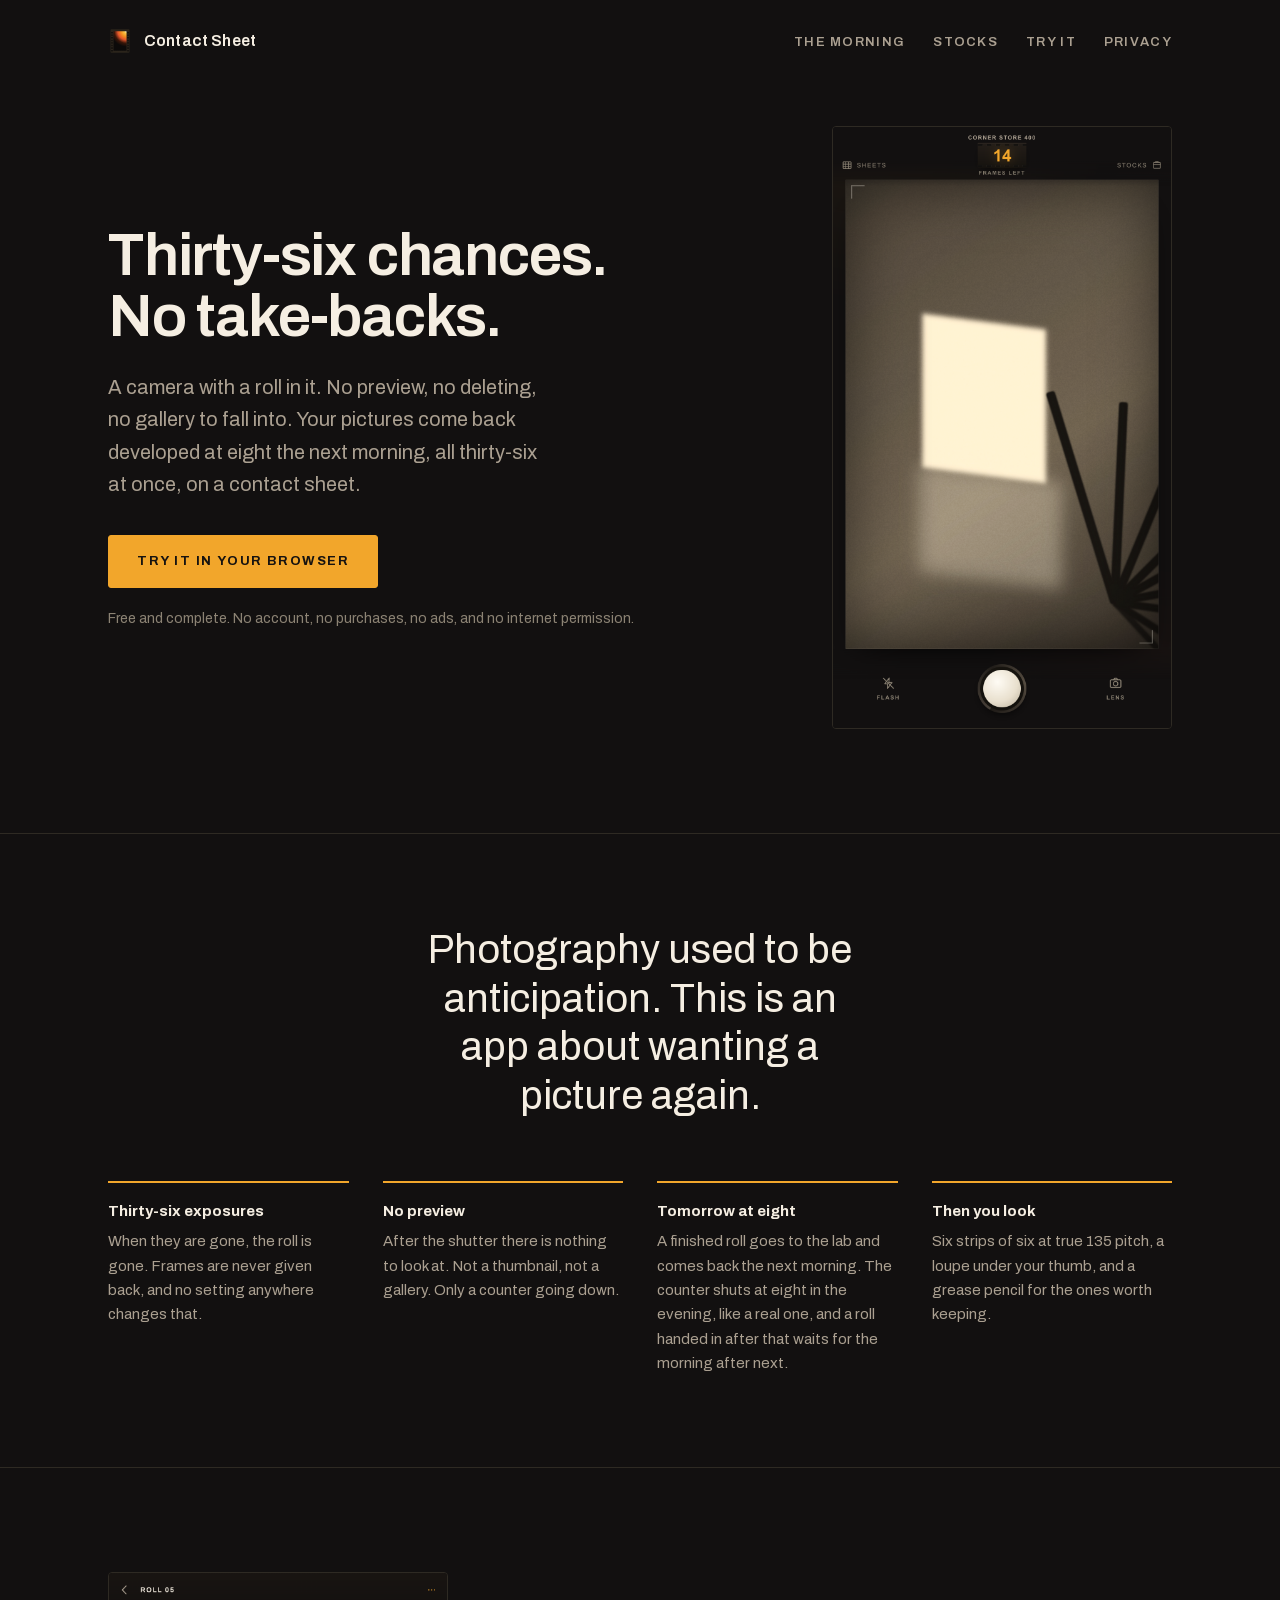
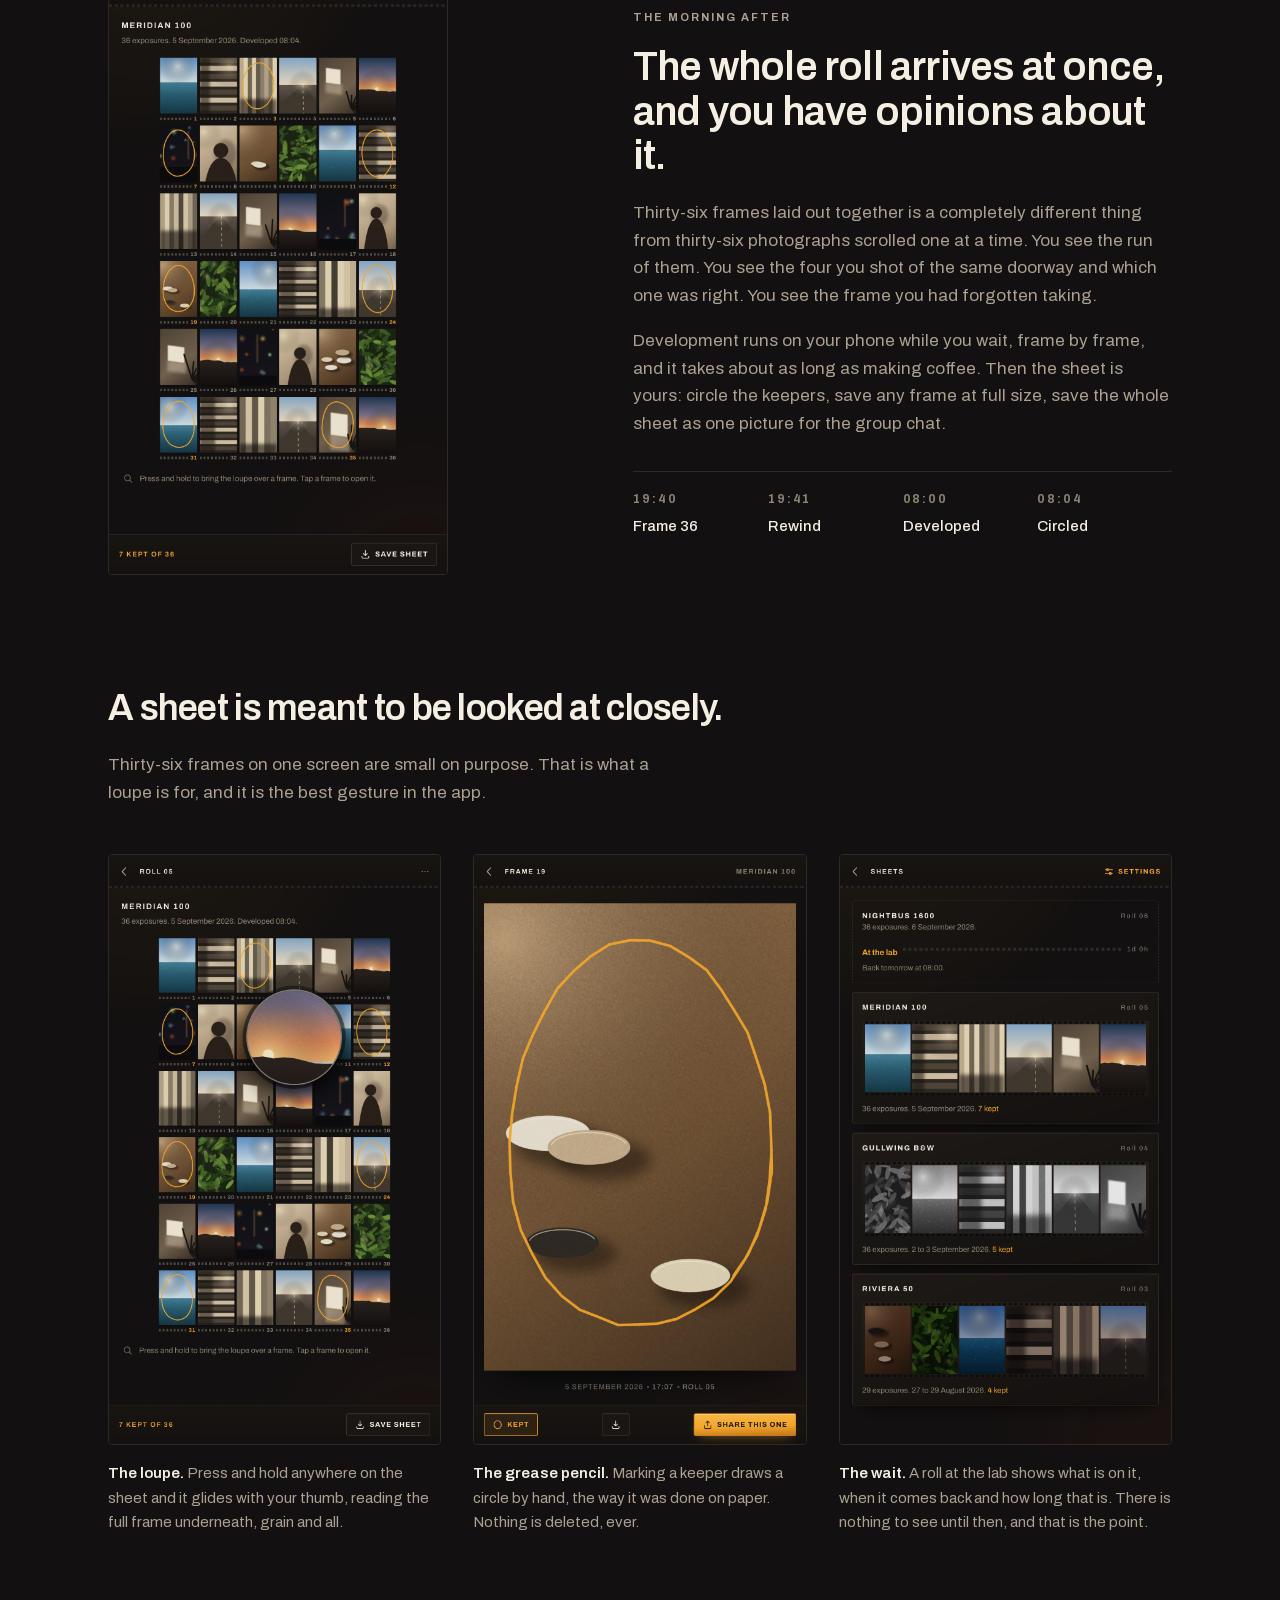
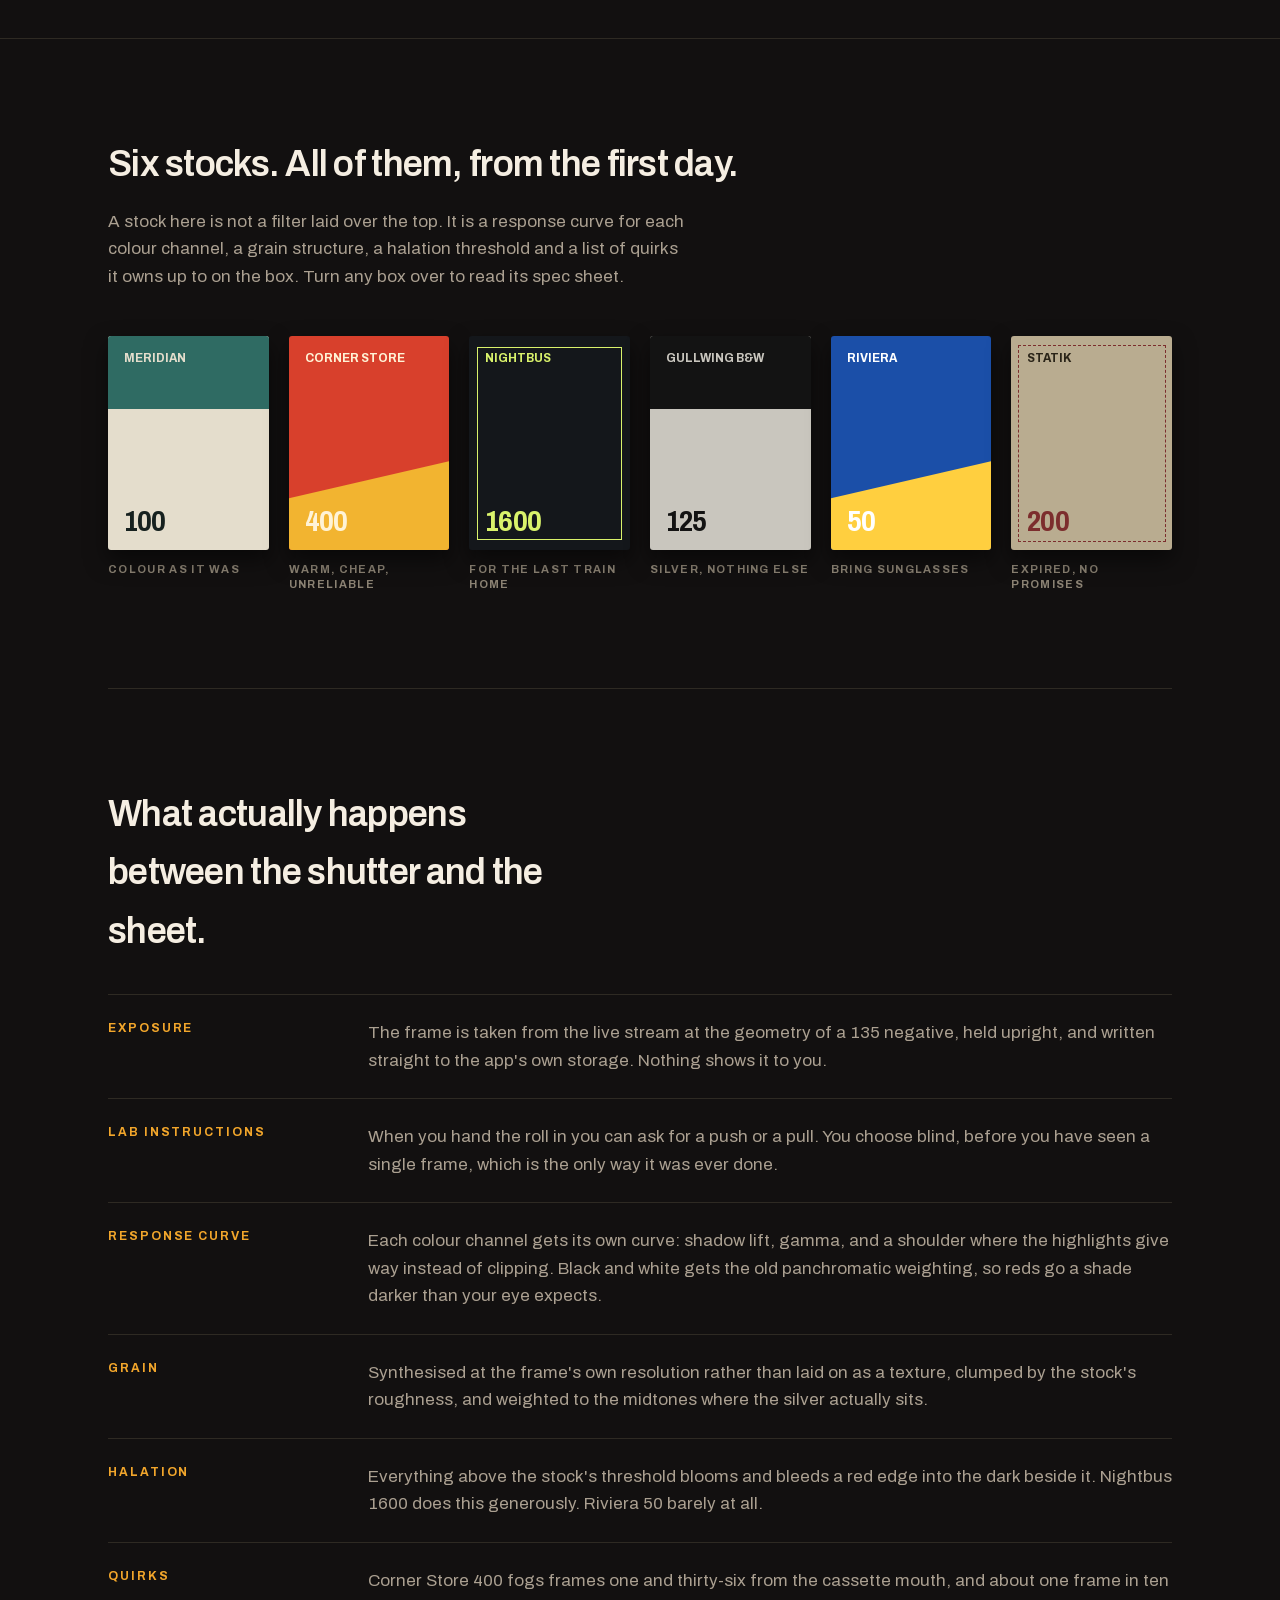
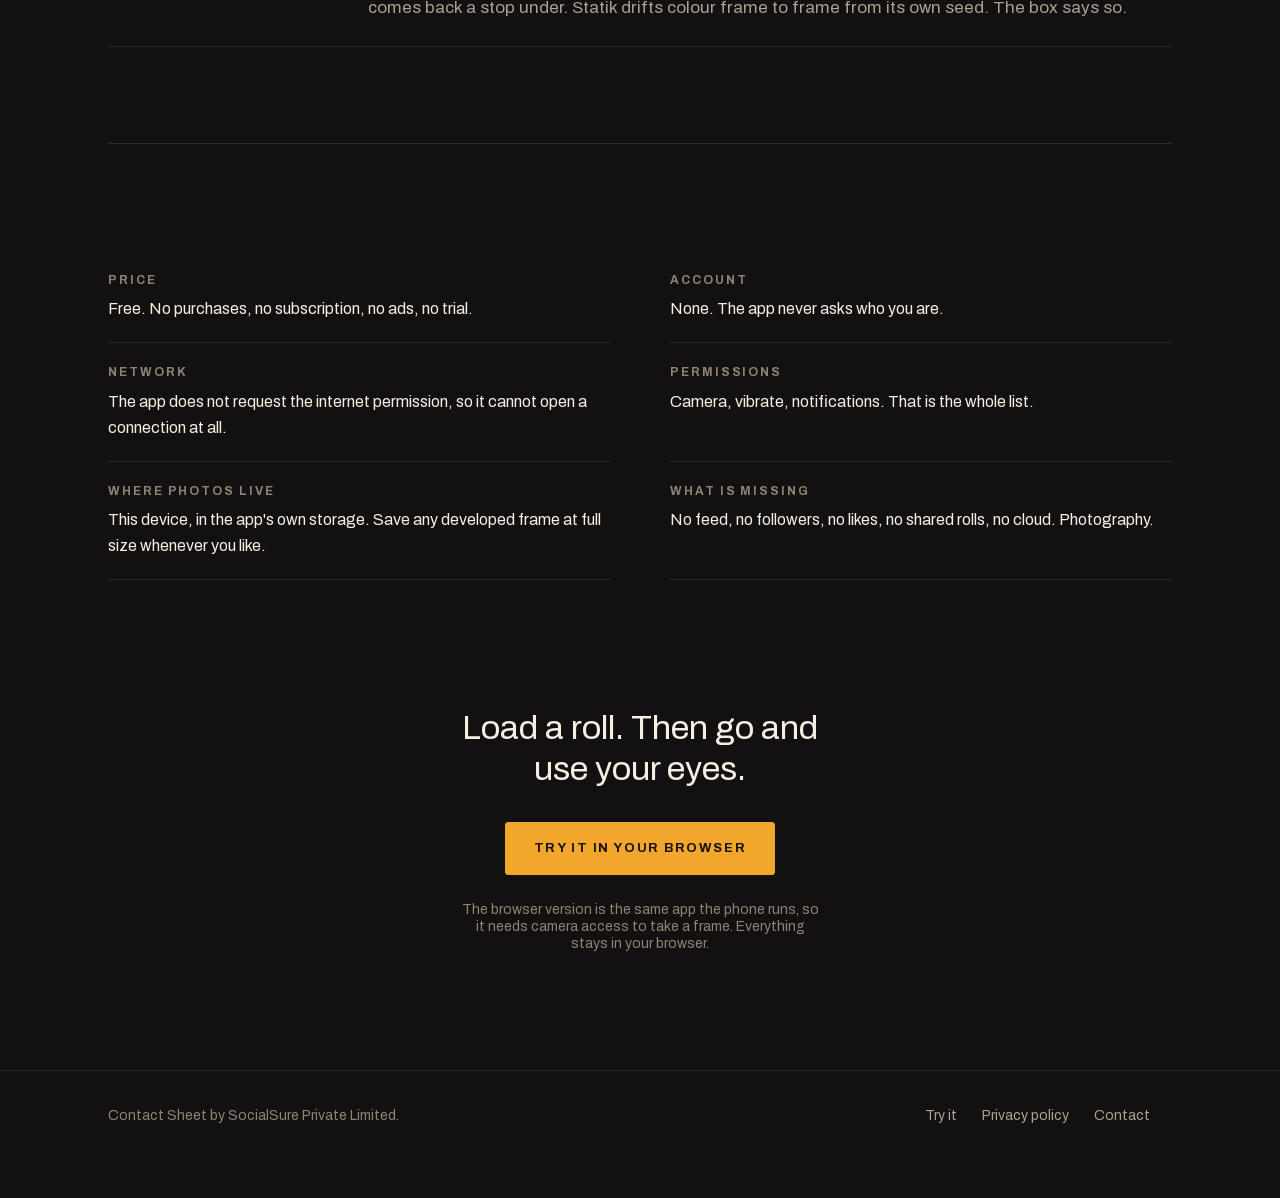
==== commit 74f2b560: "Review pass: AA on the film boxes, drawn empty camera states, a launcher icon that reads at 48px Con" ====
--- a/docs/index.html
+++ b/docs/index.html
@@ -206,7 +206,7 @@
     <div class="rules">
       <div><b>Thirty-six exposures</b><p>When they are gone, the roll is gone. Frames are never given back, and no setting anywhere changes that.</p></div>
       <div><b>No preview</b><p>After the shutter there is nothing to look at. Not a thumbnail, not a gallery. Only a counter going down.</p></div>
-      <div><b>Tomorrow at eight</b><p>A finished roll goes to the lab and comes back the next morning. The counter shuts at eight in the evening, like a real one.</p></div>
+      <div><b>Tomorrow at eight</b><p>A finished roll goes to the lab and comes back the next morning. The counter shuts at eight in the evening, like a real one, and a roll handed in after that waits for the morning after next.</p></div>
       <div><b>Then you look</b><p>Six strips of six at true 135 pitch, a loupe under your thumb, and a grease pencil for the ones worth keeping.</p></div>
     </div>
   </div>
